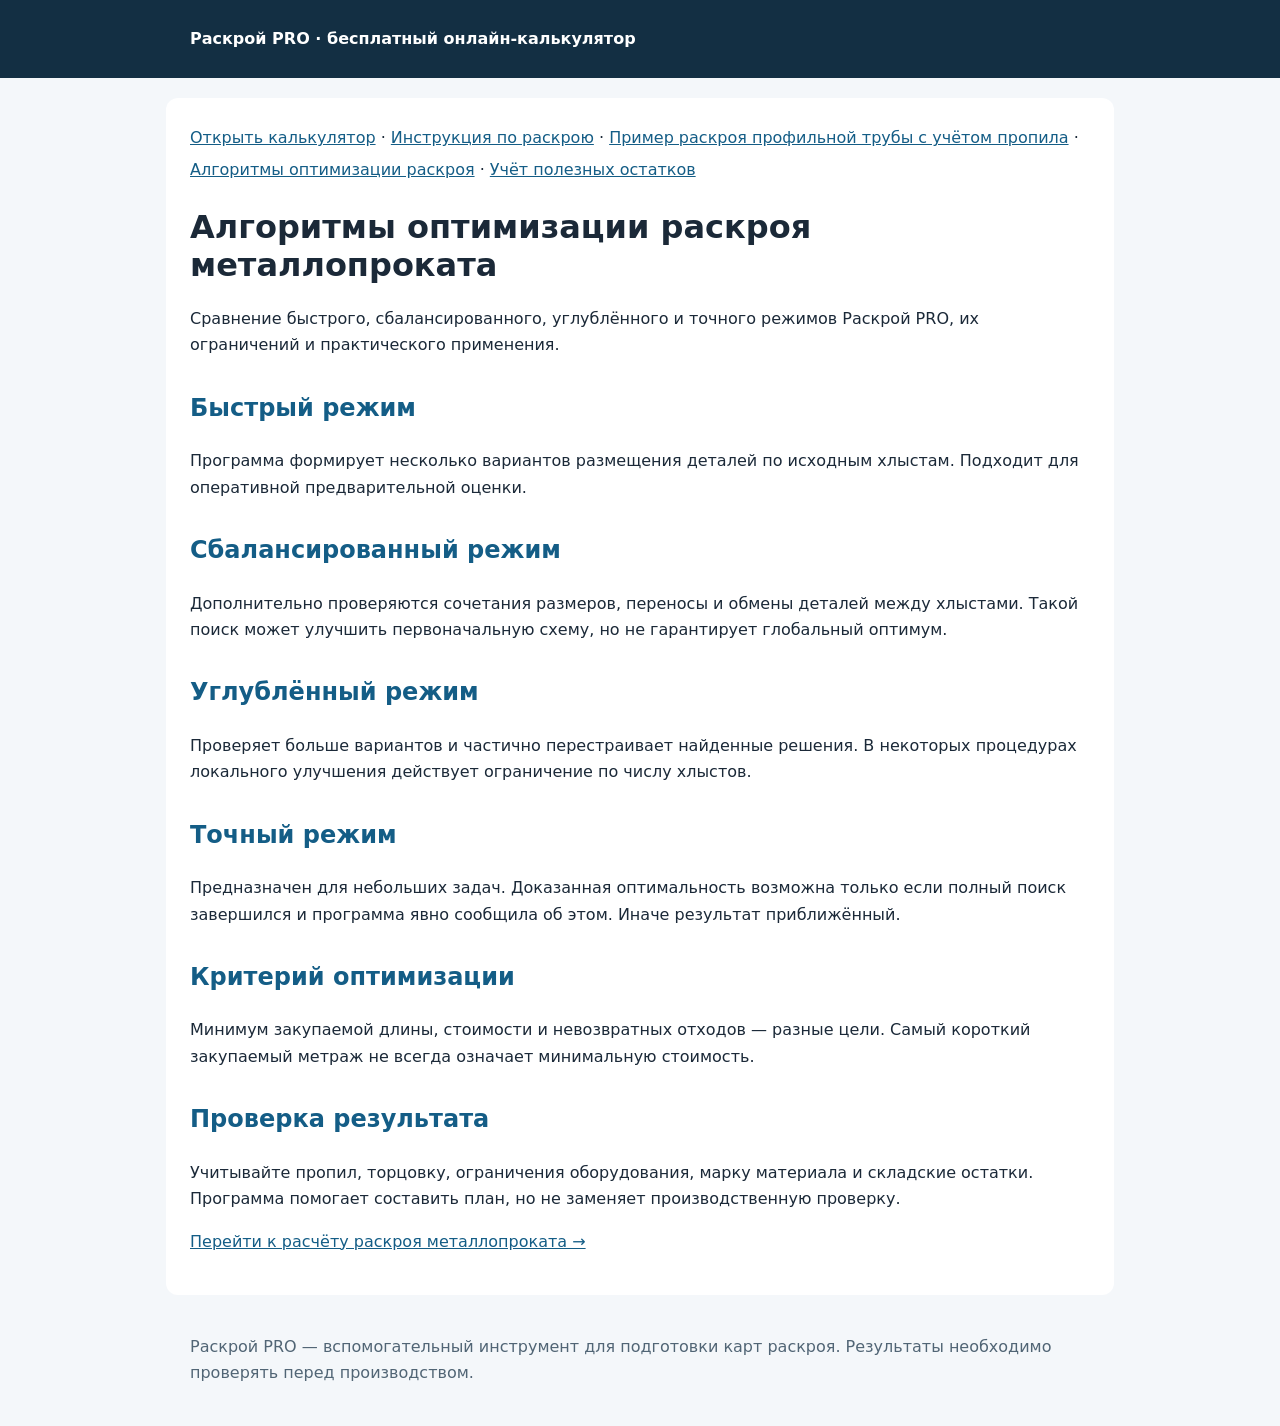
==== algoritmy.html @ 45c27d9d "seo: publish useful guide algoritmy" ====
<!doctype html>
<html lang="ru"><head><meta charset="utf-8"><meta name="viewport" content="width=device-width,initial-scale=1"><meta name="robots" content="index,follow"><title>Алгоритмы оптимизации раскроя металлопроката — Раскрой PRO</title><meta name="description" content="Сравнение быстрого, сбалансированного, углублённого и точного режимов Раскрой PRO, их ограничений и практического применения."><link rel="canonical" href="https://raskroy.spk-effa.ru/algoritmy.html"><link rel="icon" href="/favicon.svg" type="image/svg+xml"><style>body{font:16px/1.65 system-ui,Arial,sans-serif;color:#1b2938;background:#f4f7fa;margin:0}header{background:#132f43;color:white;padding:26px max(20px,calc((100% - 900px)/2))}main{max-width:900px;margin:20px auto;padding:24px;background:white;border-radius:12px}h1{line-height:1.2}h2{margin-top:30px;color:#145d86}a{color:#145d86}nav{line-height:2}footer{max-width:900px;margin:24px auto;padding:15px;color:#516575}@media(max-width:650px){main{margin:0;padding:18px;border-radius:0}header{padding:20px}}</style></head><body><header><strong>Раскрой PRO · бесплатный онлайн-калькулятор</strong></header><main><nav aria-label="Навигация"><a href="/">Открыть калькулятор</a> · <a href="/instrukciya.html">Инструкция по раскрою</a> · <a href="/primer-raskroya.html">Пример раскроя профильной трубы с учётом пропила</a> · <a href="/algoritmy.html">Алгоритмы оптимизации раскроя</a> · <a href="/uchet-ostatkov.html">Учёт полезных остатков</a></nav><h1>Алгоритмы оптимизации раскроя металлопроката</h1><p>Сравнение быстрого, сбалансированного, углублённого и точного режимов Раскрой PRO, их ограничений и практического применения.</p><section><h2>Быстрый режим</h2><p>Программа формирует несколько вариантов размещения деталей по исходным хлыстам. Подходит для оперативной предварительной оценки.</p></section><section><h2>Сбалансированный режим</h2><p>Дополнительно проверяются сочетания размеров, переносы и обмены деталей между хлыстами. Такой поиск может улучшить первоначальную схему, но не гарантирует глобальный оптимум.</p></section><section><h2>Углублённый режим</h2><p>Проверяет больше вариантов и частично перестраивает найденные решения. В некоторых процедурах локального улучшения действует ограничение по числу хлыстов.</p></section><section><h2>Точный режим</h2><p>Предназначен для небольших задач. Доказанная оптимальность возможна только если полный поиск завершился и программа явно сообщила об этом. Иначе результат приближённый.</p></section><section><h2>Критерий оптимизации</h2><p>Минимум закупаемой длины, стоимости и невозвратных отходов — разные цели. Самый короткий закупаемый метраж не всегда означает минимальную стоимость.</p></section><section><h2>Проверка результата</h2><p>Учитывайте пропил, торцовку, ограничения оборудования, марку материала и складские остатки. Программа помогает составить план, но не заменяет производственную проверку.</p></section><p><a href="/">Перейти к расчёту раскроя металлопроката →</a></p></main><footer>Раскрой PRO — вспомогательный инструмент для подготовки карт раскроя. Результаты необходимо проверять перед производством.</footer></body></html>
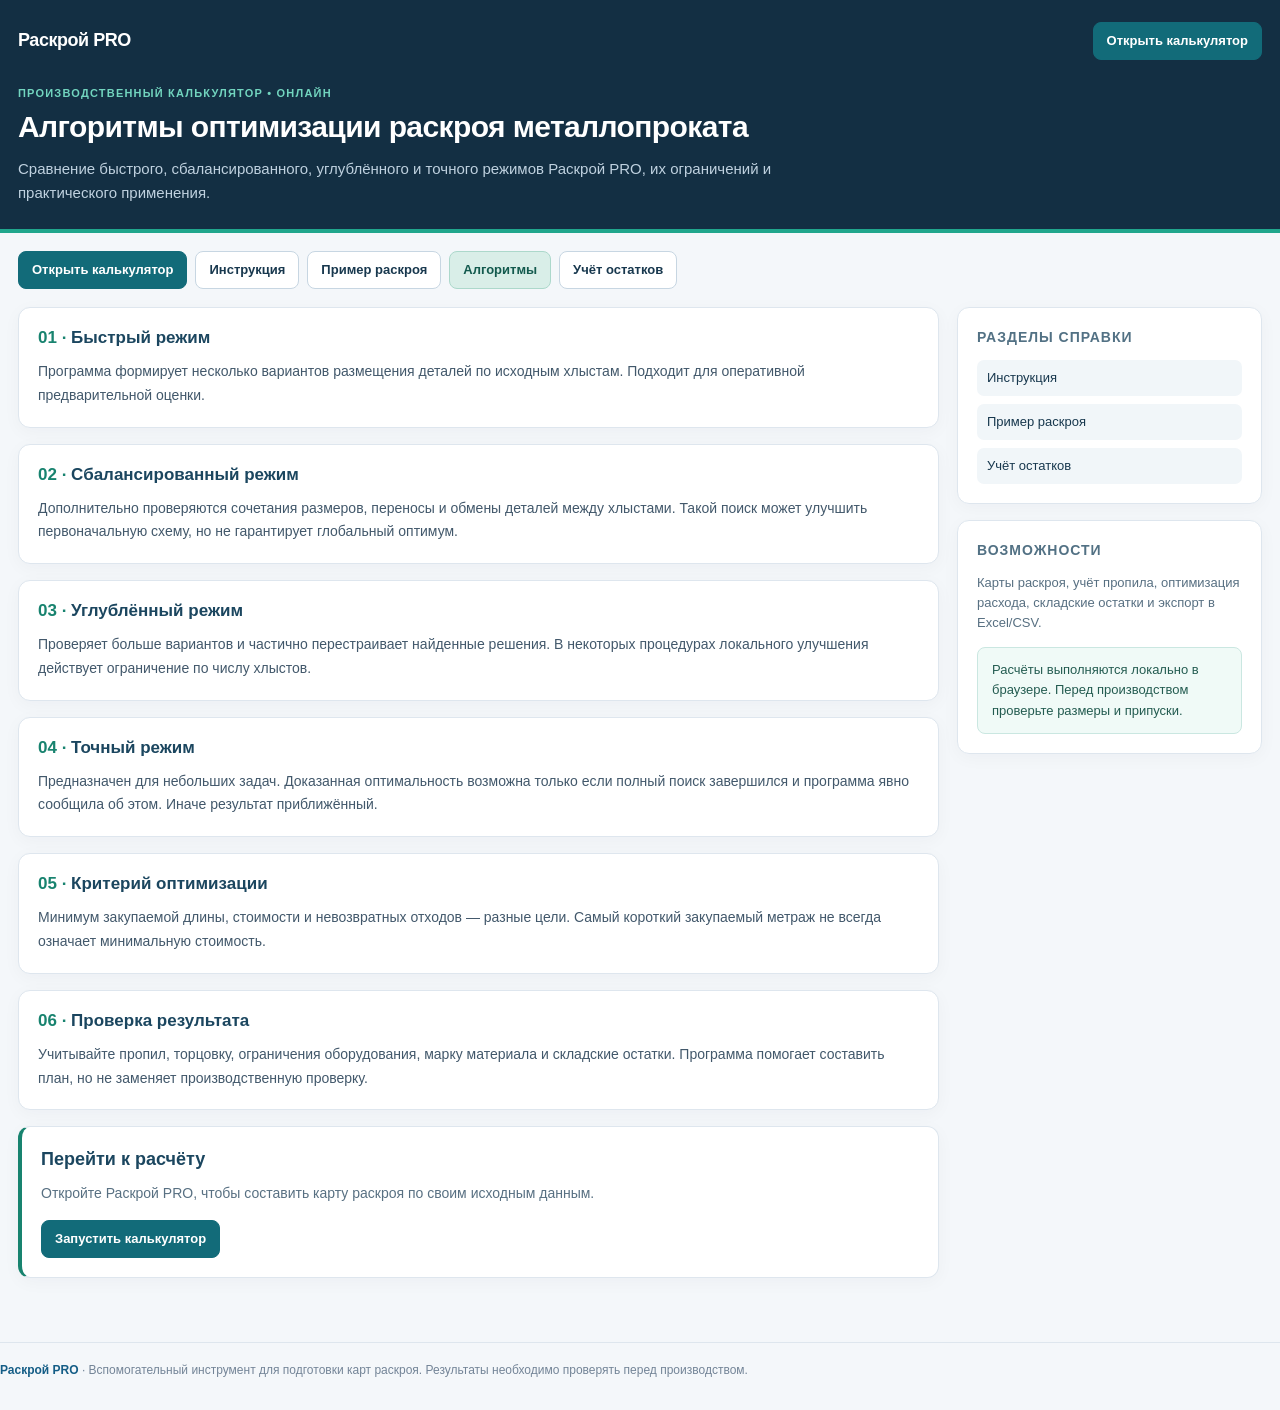
==== commit 06a377c0: "style: align algoritmy.html with Raskroy PRO app design" ====
--- a/algoritmy.html
+++ b/algoritmy.html
@@ -1,2 +1,2 @@
 <!doctype html>
-<html lang="ru"><head><meta charset="utf-8"><meta name="viewport" content="width=device-width,initial-scale=1"><meta name="robots" content="index,follow"><title>Алгоритмы оптимизации раскроя металлопроката — Раскрой PRO</title><meta name="description" content="Сравнение быстрого, сбалансированного, углублённого и точного режимов Раскрой PRO, их ограничений и практического применения."><link rel="canonical" href="https://raskroy.spk-effa.ru/algoritmy.html"><link rel="icon" href="/favicon.svg" type="image/svg+xml"><style>body{font:16px/1.65 system-ui,Arial,sans-serif;color:#1b2938;background:#f4f7fa;margin:0}header{background:#132f43;color:white;padding:26px max(20px,calc((100% - 900px)/2))}main{max-width:900px;margin:20px auto;padding:24px;background:white;border-radius:12px}h1{line-height:1.2}h2{margin-top:30px;color:#145d86}a{color:#145d86}nav{line-height:2}footer{max-width:900px;margin:24px auto;padding:15px;color:#516575}@media(max-width:650px){main{margin:0;padding:18px;border-radius:0}header{padding:20px}}</style></head><body><header><strong>Раскрой PRO · бесплатный онлайн-калькулятор</strong></header><main><nav aria-label="Навигация"><a href="/">Открыть калькулятор</a> · <a href="/instrukciya.html">Инструкция по раскрою</a> · <a href="/primer-raskroya.html">Пример раскроя профильной трубы с учётом пропила</a> · <a href="/algoritmy.html">Алгоритмы оптимизации раскроя</a> · <a href="/uchet-ostatkov.html">Учёт полезных остатков</a></nav><h1>Алгоритмы оптимизации раскроя металлопроката</h1><p>Сравнение быстрого, сбалансированного, углублённого и точного режимов Раскрой PRO, их ограничений и практического применения.</p><section><h2>Быстрый режим</h2><p>Программа формирует несколько вариантов размещения деталей по исходным хлыстам. Подходит для оперативной предварительной оценки.</p></section><section><h2>Сбалансированный режим</h2><p>Дополнительно проверяются сочетания размеров, переносы и обмены деталей между хлыстами. Такой поиск может улучшить первоначальную схему, но не гарантирует глобальный оптимум.</p></section><section><h2>Углублённый режим</h2><p>Проверяет больше вариантов и частично перестраивает найденные решения. В некоторых процедурах локального улучшения действует ограничение по числу хлыстов.</p></section><section><h2>Точный режим</h2><p>Предназначен для небольших задач. Доказанная оптимальность возможна только если полный поиск завершился и программа явно сообщила об этом. Иначе результат приближённый.</p></section><section><h2>Критерий оптимизации</h2><p>Минимум закупаемой длины, стоимости и невозвратных отходов — разные цели. Самый короткий закупаемый метраж не всегда означает минимальную стоимость.</p></section><section><h2>Проверка результата</h2><p>Учитывайте пропил, торцовку, ограничения оборудования, марку материала и складские остатки. Программа помогает составить план, но не заменяет производственную проверку.</p></section><p><a href="/">Перейти к расчёту раскроя металлопроката →</a></p></main><footer>Раскрой PRO — вспомогательный инструмент для подготовки карт раскроя. Результаты необходимо проверять перед производством.</footer></body></html>+<html lang="ru"><head><meta charset="utf-8"><meta name="viewport" content="width=device-width,initial-scale=1"><meta name="robots" content="index,follow"><title>Алгоритмы оптимизации раскроя металлопроката — Раскрой PRO</title><meta name="description" content="Сравнение быстрого, сбалансированного, углублённого и точного режимов Раскрой PRO, их ограничений и практического применения."><link rel="canonical" href="https://raskroy.spk-effa.ru/algoritmy.html"><link rel="icon" href="/favicon.svg" type="image/svg+xml"><meta name="theme-color" content="#132f43"><link rel="stylesheet" href="/css/seo-pages.css"></head><body class="seo-page"><header class="seo-header"><div class="seo-header-inner"><div class="seo-brand"><a href="/" class="seo-brand-name">Раскрой PRO</a><a href="/" class="seo-button primary">Открыть калькулятор</a></div><p class="seo-kicker">ПРОИЗВОДСТВЕННЫЙ КАЛЬКУЛЯТОР • ОНЛАЙН</p><h1>Алгоритмы оптимизации раскроя металлопроката</h1><p class="seo-lead">Сравнение быстрого, сбалансированного, углублённого и точного режимов Раскрой PRO, их ограничений и практического применения.</p></div></header><main class="seo-shell"><nav class="seo-nav" aria-label="Информационные разделы"><a href="/">Открыть калькулятор</a><a href="/instrukciya.html">Инструкция</a><a href="/primer-raskroya.html">Пример раскроя</a><a href="/algoritmy.html" aria-current="page">Алгоритмы</a><a href="/uchet-ostatkov.html">Учёт остатков</a></nav><div class="seo-layout"><article class="seo-main"><section class="seo-panel seo-step"><h2>Быстрый режим</h2><p>Программа формирует несколько вариантов размещения деталей по исходным хлыстам. Подходит для оперативной предварительной оценки.</p></section><section class="seo-panel seo-step"><h2>Сбалансированный режим</h2><p>Дополнительно проверяются сочетания размеров, переносы и обмены деталей между хлыстами. Такой поиск может улучшить первоначальную схему, но не гарантирует глобальный оптимум.</p></section><section class="seo-panel seo-step"><h2>Углублённый режим</h2><p>Проверяет больше вариантов и частично перестраивает найденные решения. В некоторых процедурах локального улучшения действует ограничение по числу хлыстов.</p></section><section class="seo-panel seo-step"><h2>Точный режим</h2><p>Предназначен для небольших задач. Доказанная оптимальность возможна только если полный поиск завершился и программа явно сообщила об этом. Иначе результат приближённый.</p></section><section class="seo-panel seo-step"><h2>Критерий оптимизации</h2><p>Минимум закупаемой длины, стоимости и невозвратных отходов — разные цели. Самый короткий закупаемый метраж не всегда означает минимальную стоимость.</p></section><section class="seo-panel seo-step"><h2>Проверка результата</h2><p>Учитывайте пропил, торцовку, ограничения оборудования, марку материала и складские остатки. Программа помогает составить план, но не заменяет производственную проверку.</p></section><section class="seo-panel seo-action-panel"><h2>Перейти к расчёту</h2><p>Откройте Раскрой PRO, чтобы составить карту раскроя по своим исходным данным.</p><a class="seo-button primary" href="/">Запустить калькулятор</a></section></article><aside class="seo-side"><section class="seo-panel"><h2>Разделы справки</h2><nav class="seo-side-links" aria-label="Другие материалы"><a href="/instrukciya.html">Инструкция</a><a href="/primer-raskroya.html">Пример раскроя</a><a href="/uchet-ostatkov.html">Учёт остатков</a></nav></section><section class="seo-panel"><h2>Возможности</h2><p>Карты раскроя, учёт пропила, оптимизация расхода, складские остатки и экспорт в Excel/CSV.</p><div class="seo-note">Расчёты выполняются локально в браузере. Перед производством проверьте размеры и припуски.</div></section></aside></div></main><footer class="seo-footer"><a href="/">Раскрой PRO</a> · Вспомогательный инструмент для подготовки карт раскроя. Результаты необходимо проверять перед производством.</footer></body></html>
--- a/css/seo-pages.css
+++ b/css/seo-pages.css
@@ -0,0 +1,69 @@
+/* Раскрой PRO: единая дизайн-система для публичных SEO-страниц и блока на калькуляторе.
+   Без внешних шрифтов, JS, аналитики и влияния на расчётный интерфейс. */
+:root{
+  --seo-navy:#132f43;
+  --seo-ink:#1b2938;
+  --seo-muted:#65778c;
+  --seo-blue:#145d86;
+  --seo-green:#20a68c;
+  --seo-bg:#f4f7fa;
+  --seo-border:#dee6ee;
+  --seo-shadow:0 4px 18px #1b293809;
+}
+.seo-page{margin:0;background:var(--seo-bg);color:var(--seo-ink);font:14px/1.55 -apple-system,BlinkMacSystemFont,"Segoe UI",Arial,sans-serif}
+.seo-page *{box-sizing:border-box}
+.seo-page a,.seo-overview a{color:var(--seo-blue);text-decoration:none}
+.seo-page a:hover,.seo-overview a:hover{text-decoration:underline}
+.seo-page a:focus-visible,.seo-overview a:focus-visible{outline:3px solid var(--seo-green);outline-offset:3px}
+.seo-page .seo-header{background:var(--seo-navy);border-bottom:4px solid var(--seo-green);color:#fff}
+.seo-page .seo-header-inner{max-width:1380px;margin:auto;padding:22px 18px 25px}
+.seo-page .seo-brand{display:flex;justify-content:space-between;align-items:center;gap:16px;flex-wrap:wrap}
+.seo-page .seo-brand-name{color:white;font-size:18px;font-weight:800;letter-spacing:-.45px}
+.seo-page .seo-brand-name:hover{color:white}
+.seo-page .seo-kicker{margin:25px 0 6px;color:#72d5bf;letter-spacing:1.2px;font-size:11px;font-weight:800;text-transform:uppercase}
+.seo-page .seo-header h1{font-size:clamp(23px,3.5vw,30px);line-height:1.24;letter-spacing:-.6px;margin:0;max-width:1020px}
+.seo-page .seo-lead{color:#bfd1df;font-size:15px;max-width:850px;margin:12px 0 0}
+.seo-page .seo-shell{max-width:1380px;margin:0 auto;padding:18px 18px 48px}
+.seo-page .seo-nav{display:flex;flex-wrap:wrap;gap:8px;margin-bottom:18px}
+.seo-page .seo-nav a,.seo-page .seo-button,.seo-overview .seo-link{
+  display:inline-flex;align-items:center;justify-content:center;padding:9px 13px;
+  border-radius:8px;border:1px solid #c7d6e2;background:white;
+  color:#18384e;font-size:13px;font-weight:700;line-height:1.4;transition:background .15s,border-color .15s
+}
+.seo-page .seo-nav a:hover,.seo-overview .seo-link:hover{background:#eff5f9;border-color:#9db9c9;text-decoration:none}
+.seo-page .seo-nav a[aria-current="page"]{background:#d9eee8;border-color:#acd8cb;color:#135a4e}
+.seo-page .seo-nav a:first-child,.seo-page .seo-button.primary{background:#126b79;border-color:#126b79;color:#fff}
+.seo-page .seo-nav a:first-child:hover,.seo-page .seo-button.primary:hover{background:#0b5663;color:#fff;text-decoration:none}
+.seo-page .seo-layout{display:grid;grid-template-columns:minmax(0,1fr) 305px;gap:18px;align-items:start}
+.seo-page .seo-main{min-width:0}
+.seo-page .seo-panel{background:#fff;border:1px solid var(--seo-border);box-shadow:var(--seo-shadow);border-radius:12px;padding:19px;margin:0 0 16px}
+.seo-page .seo-step{counter-increment:seo-step}
+.seo-page .seo-main{counter-reset:seo-step}
+.seo-page .seo-step h2{margin:0 0 10px;color:#1b465f;font-size:17px;line-height:1.35}
+.seo-page .seo-step h2::before{content:counter(seo-step,decimal-leading-zero) " · ";color:#18836f;font-variant-numeric:tabular-nums}
+.seo-page .seo-step p{margin:0;color:#42586b;font-size:14px;line-height:1.7}
+.seo-page .seo-side{position:sticky;top:12px}
+.seo-page .seo-side h2{font-size:14px;text-transform:uppercase;letter-spacing:.07em;color:#527184;margin:0 0 11px}
+.seo-page .seo-side p{margin:0 0 14px;font-size:13px;color:#587082}
+.seo-page .seo-side-links{display:flex;flex-direction:column;gap:8px}
+.seo-page .seo-side-links a{padding:8px 10px;border-radius:7px;background:#f1f6f9;color:#18384e;font-size:13px}
+.seo-page .seo-side-links a:hover{background:#e9f3f9;text-decoration:none}
+.seo-page .seo-action-panel{border-left:4px solid #18836f}
+.seo-page .seo-action-panel h2{margin:0 0 9px;font-size:18px;color:#1b465f}
+.seo-page .seo-action-panel p{margin:0 0 15px;color:#587082}
+.seo-page .seo-button.primary{display:inline-flex}
+.seo-page .seo-note{border:1px solid #cae7e1;background:#f0faf7;border-radius:8px;padding:12px 14px;font-size:13px;color:#245c51;margin-top:12px}
+.seo-page .seo-footer{border-top:1px solid var(--seo-border);max-width:1344px;margin:0 auto;padding:18px 0 30px;color:#738497;font-size:12px}
+.seo-page .seo-footer a{font-weight:700}
+.seo-overview{max-width:1344px;margin:0 auto 26px!important;padding:20px!important;box-shadow:var(--seo-shadow)}
+.seo-overview .seo-eyebrow{font-size:11px;font-weight:800;letter-spacing:1.2px;text-transform:uppercase;color:#18836f;margin:0 0 8px}
+.seo-overview h2{font-size:20px;line-height:1.35;color:#1b465f;margin:0 0 12px}
+.seo-overview p{font-size:14px;line-height:1.6;color:#42586b;margin:0 0 12px}
+.seo-overview .seo-links{display:grid;grid-template-columns:repeat(4,minmax(0,1fr));gap:10px;margin-top:16px}
+.seo-overview .seo-link{display:flex;flex-direction:column;align-items:flex-start;justify-content:center;gap:6px;min-width:0;min-height:83px}
+.seo-overview .seo-link strong{color:#1b465f;font-size:13px}
+.seo-overview .seo-link span{font-size:12px;line-height:1.45;color:#65778c;font-weight:400}
+.seo-overview .seo-link:hover strong{color:#126b79}
+@media(max-width:1050px){.seo-page .seo-layout{grid-template-columns:1fr}.seo-page .seo-side{position:static}.seo-overview .seo-links{grid-template-columns:repeat(2,minmax(0,1fr))}}
+@media(max-width:640px){.seo-page .seo-header-inner{padding:18px 13px}.seo-page .seo-shell{padding:12px 9px 35px}.seo-page .seo-panel{padding:14px}.seo-page .seo-nav{gap:6px}.seo-page .seo-nav a{font-size:12px;padding:8px 10px}.seo-page .seo-header h1{font-size:23px}.seo-page .seo-footer{margin:0 10px;padding-bottom:25px}.seo-overview{margin:0 9px 22px!important;padding:14px!important}.seo-overview .seo-links{grid-template-columns:1fr}.seo-overview .seo-link{min-height:63px}}
+@media print{.seo-page .seo-nav,.seo-page .seo-side,.seo-page .seo-footer,.seo-page .seo-action-panel{display:none}.seo-page .seo-header{background:white;color:black;border:0}.seo-page .seo-header h1{color:black}.seo-page .seo-lead,.seo-page .seo-kicker{color:#333}.seo-page .seo-shell{padding:0}.seo-page .seo-layout{display:block}.seo-page .seo-panel{box-shadow:none;border:0;border-bottom:1px solid #ccc;border-radius:0;padding:10px 0}.seo-overview{display:none}}
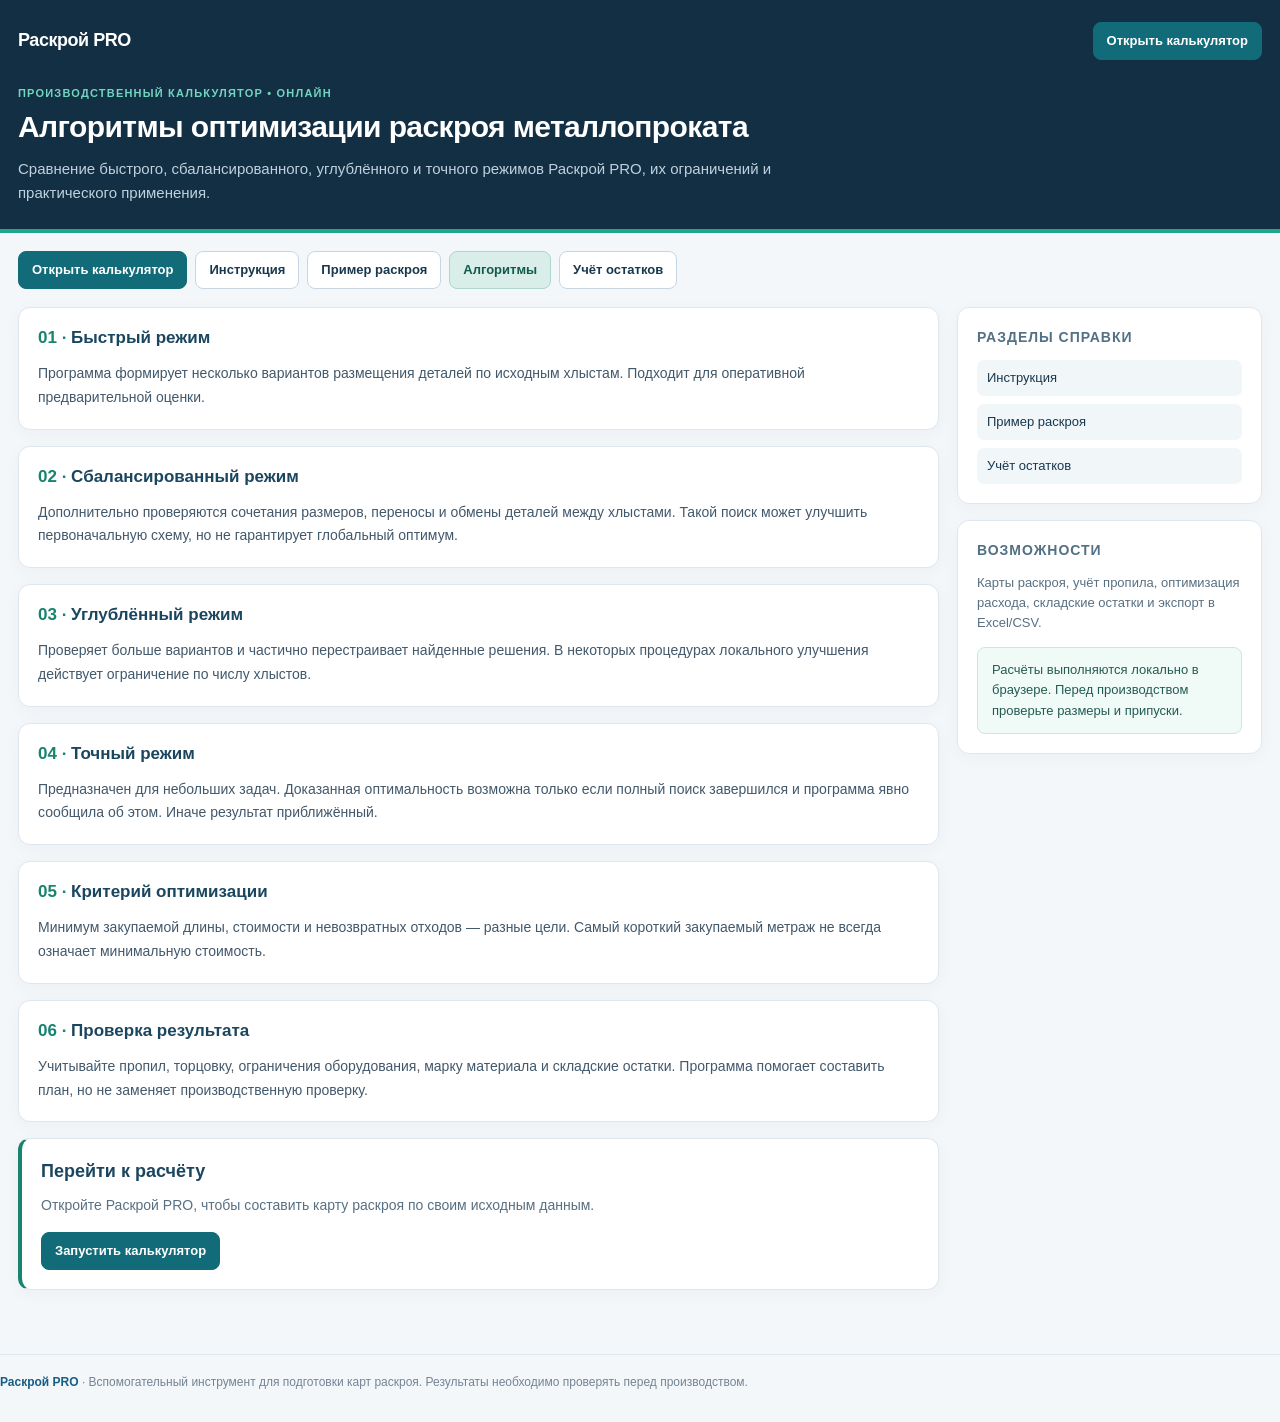
==== commit 19567af7: "Add Yandex Metrika to algoritmy.html" ====
--- a/algoritmy.html
+++ b/algoritmy.html
@@ -1,2 +1,19 @@
 <!doctype html>
-<html lang="ru"><head><meta charset="utf-8"><meta name="viewport" content="width=device-width,initial-scale=1"><meta name="robots" content="index,follow"><title>Алгоритмы оптимизации раскроя металлопроката — Раскрой PRO</title><meta name="description" content="Сравнение быстрого, сбалансированного, углублённого и точного режимов Раскрой PRO, их ограничений и практического применения."><link rel="canonical" href="https://raskroy.spk-effa.ru/algoritmy.html"><link rel="icon" href="/favicon.svg" type="image/svg+xml"><meta name="theme-color" content="#132f43"><link rel="stylesheet" href="/css/seo-pages.css"></head><body class="seo-page"><header class="seo-header"><div class="seo-header-inner"><div class="seo-brand"><a href="/" class="seo-brand-name">Раскрой PRO</a><a href="/" class="seo-button primary">Открыть калькулятор</a></div><p class="seo-kicker">ПРОИЗВОДСТВЕННЫЙ КАЛЬКУЛЯТОР • ОНЛАЙН</p><h1>Алгоритмы оптимизации раскроя металлопроката</h1><p class="seo-lead">Сравнение быстрого, сбалансированного, углублённого и точного режимов Раскрой PRO, их ограничений и практического применения.</p></div></header><main class="seo-shell"><nav class="seo-nav" aria-label="Информационные разделы"><a href="/">Открыть калькулятор</a><a href="/instrukciya.html">Инструкция</a><a href="/primer-raskroya.html">Пример раскроя</a><a href="/algoritmy.html" aria-current="page">Алгоритмы</a><a href="/uchet-ostatkov.html">Учёт остатков</a></nav><div class="seo-layout"><article class="seo-main"><section class="seo-panel seo-step"><h2>Быстрый режим</h2><p>Программа формирует несколько вариантов размещения деталей по исходным хлыстам. Подходит для оперативной предварительной оценки.</p></section><section class="seo-panel seo-step"><h2>Сбалансированный режим</h2><p>Дополнительно проверяются сочетания размеров, переносы и обмены деталей между хлыстами. Такой поиск может улучшить первоначальную схему, но не гарантирует глобальный оптимум.</p></section><section class="seo-panel seo-step"><h2>Углублённый режим</h2><p>Проверяет больше вариантов и частично перестраивает найденные решения. В некоторых процедурах локального улучшения действует ограничение по числу хлыстов.</p></section><section class="seo-panel seo-step"><h2>Точный режим</h2><p>Предназначен для небольших задач. Доказанная оптимальность возможна только если полный поиск завершился и программа явно сообщила об этом. Иначе результат приближённый.</p></section><section class="seo-panel seo-step"><h2>Критерий оптимизации</h2><p>Минимум закупаемой длины, стоимости и невозвратных отходов — разные цели. Самый короткий закупаемый метраж не всегда означает минимальную стоимость.</p></section><section class="seo-panel seo-step"><h2>Проверка результата</h2><p>Учитывайте пропил, торцовку, ограничения оборудования, марку материала и складские остатки. Программа помогает составить план, но не заменяет производственную проверку.</p></section><section class="seo-panel seo-action-panel"><h2>Перейти к расчёту</h2><p>Откройте Раскрой PRO, чтобы составить карту раскроя по своим исходным данным.</p><a class="seo-button primary" href="/">Запустить калькулятор</a></section></article><aside class="seo-side"><section class="seo-panel"><h2>Разделы справки</h2><nav class="seo-side-links" aria-label="Другие материалы"><a href="/instrukciya.html">Инструкция</a><a href="/primer-raskroya.html">Пример раскроя</a><a href="/uchet-ostatkov.html">Учёт остатков</a></nav></section><section class="seo-panel"><h2>Возможности</h2><p>Карты раскроя, учёт пропила, оптимизация расхода, складские остатки и экспорт в Excel/CSV.</p><div class="seo-note">Расчёты выполняются локально в браузере. Перед производством проверьте размеры и припуски.</div></section></aside></div></main><footer class="seo-footer"><a href="/">Раскрой PRO</a> · Вспомогательный инструмент для подготовки карт раскроя. Результаты необходимо проверять перед производством.</footer></body></html>+<html lang="ru"><head><meta charset="utf-8"><meta name="viewport" content="width=device-width,initial-scale=1"><meta name="robots" content="index,follow"><title>Алгоритмы оптимизации раскроя металлопроката — Раскрой PRO</title><meta name="description" content="Сравнение быстрого, сбалансированного, углублённого и точного режимов Раскрой PRO, их ограничений и практического применения."><link rel="canonical" href="https://raskroy.spk-effa.ru/algoritmy.html"><link rel="icon" href="/favicon.svg" type="image/svg+xml"><meta name="theme-color" content="#132f43"><link rel="stylesheet" href="/css/seo-pages.css">
+<!-- Yandex.Metrika counter -->
+<script type="text/javascript">
+    (function(m,e,t,r,i,k,a){
+        m[i]=m[i]||function(){(m[i].a=m[i].a||[]).push(arguments)};
+        m[i].l=1*new Date();
+        for (var j = 0; j < document.scripts.length; j++) {if (document.scripts[j].src === r) { return; }}
+        k=e.createElement(t),a=e.getElementsByTagName(t)[0],k.async=1,k.src=r,a.parentNode.insertBefore(k,a)
+    })(window, document,'script','https://mc.yandex.ru/metrika/tag.js?id=114702067', 'ym');
+
+    ym(114702067, 'init', {ssr:true, webvisor:true, clickmap:true, ecommerce:"dataLayer", referrer: document.referrer, url: location.href, accurateTrackBounce:true, trackLinks:true});
+</script>
+<!-- /Yandex.Metrika counter -->
+</head><body class="seo-page">
+<!-- Yandex.Metrika noscript -->
+<noscript><div><img src="https://mc.yandex.ru/watch/114702067" style="position:absolute; left:-9999px;" alt="" /></div></noscript>
+<!-- /Yandex.Metrika noscript -->
+<header class="seo-header"><div class="seo-header-inner"><div class="seo-brand"><a href="/" class="seo-brand-name">Раскрой PRO</a><a href="/" class="seo-button primary">Открыть калькулятор</a></div><p class="seo-kicker">ПРОИЗВОДСТВЕННЫЙ КАЛЬКУЛЯТОР • ОНЛАЙН</p><h1>Алгоритмы оптимизации раскроя металлопроката</h1><p class="seo-lead">Сравнение быстрого, сбалансированного, углублённого и точного режимов Раскрой PRO, их ограничений и практического применения.</p></div></header><main class="seo-shell"><nav class="seo-nav" aria-label="Информационные разделы"><a href="/">Открыть калькулятор</a><a href="/instrukciya.html">Инструкция</a><a href="/primer-raskroya.html">Пример раскроя</a><a href="/algoritmy.html" aria-current="page">Алгоритмы</a><a href="/uchet-ostatkov.html">Учёт остатков</a></nav><div class="seo-layout"><article class="seo-main"><section class="seo-panel seo-step"><h2>Быстрый режим</h2><p>Программа формирует несколько вариантов размещения деталей по исходным хлыстам. Подходит для оперативной предварительной оценки.</p></section><section class="seo-panel seo-step"><h2>Сбалансированный режим</h2><p>Дополнительно проверяются сочетания размеров, переносы и обмены деталей между хлыстами. Такой поиск может улучшить первоначальную схему, но не гарантирует глобальный оптимум.</p></section><section class="seo-panel seo-step"><h2>Углублённый режим</h2><p>Проверяет больше вариантов и частично перестраивает найденные решения. В некоторых процедурах локального улучшения действует ограничение по числу хлыстов.</p></section><section class="seo-panel seo-step"><h2>Точный режим</h2><p>Предназначен для небольших задач. Доказанная оптимальность возможна только если полный поиск завершился и программа явно сообщила об этом. Иначе результат приближённый.</p></section><section class="seo-panel seo-step"><h2>Критерий оптимизации</h2><p>Минимум закупаемой длины, стоимости и невозвратных отходов — разные цели. Самый короткий закупаемый метраж не всегда означает минимальную стоимость.</p></section><section class="seo-panel seo-step"><h2>Проверка результата</h2><p>Учитывайте пропил, торцовку, ограничения оборудования, марку материала и складские остатки. Программа помогает составить план, но не заменяет производственную проверку.</p></section><section class="seo-panel seo-action-panel"><h2>Перейти к расчёту</h2><p>Откройте Раскрой PRO, чтобы составить карту раскроя по своим исходным данным.</p><a class="seo-button primary" href="/">Запустить калькулятор</a></section></article><aside class="seo-side"><section class="seo-panel"><h2>Разделы справки</h2><nav class="seo-side-links" aria-label="Другие материалы"><a href="/instrukciya.html">Инструкция</a><a href="/primer-raskroya.html">Пример раскроя</a><a href="/uchet-ostatkov.html">Учёт остатков</a></nav></section><section class="seo-panel"><h2>Возможности</h2><p>Карты раскроя, учёт пропила, оптимизация расхода, складские остатки и экспорт в Excel/CSV.</p><div class="seo-note">Расчёты выполняются локально в браузере. Перед производством проверьте размеры и припуски.</div></section></aside></div></main><footer class="seo-footer"><a href="/">Раскрой PRO</a> · Вспомогательный инструмент для подготовки карт раскроя. Результаты необходимо проверять перед производством.</footer></body></html>
--- a/css/seo-pages.css
+++ b/css/seo-pages.css
@@ -67,3 +67,32 @@
 @media(max-width:1050px){.seo-page .seo-layout{grid-template-columns:1fr}.seo-page .seo-side{position:static}.seo-overview .seo-links{grid-template-columns:repeat(2,minmax(0,1fr))}}
 @media(max-width:640px){.seo-page .seo-header-inner{padding:18px 13px}.seo-page .seo-shell{padding:12px 9px 35px}.seo-page .seo-panel{padding:14px}.seo-page .seo-nav{gap:6px}.seo-page .seo-nav a{font-size:12px;padding:8px 10px}.seo-page .seo-header h1{font-size:23px}.seo-page .seo-footer{margin:0 10px;padding-bottom:25px}.seo-overview{margin:0 9px 22px!important;padding:14px!important}.seo-overview .seo-links{grid-template-columns:1fr}.seo-overview .seo-link{min-height:63px}}
 @media print{.seo-page .seo-nav,.seo-page .seo-side,.seo-page .seo-footer,.seo-page .seo-action-panel{display:none}.seo-page .seo-header{background:white;color:black;border:0}.seo-page .seo-header h1{color:black}.seo-page .seo-lead,.seo-page .seo-kicker{color:#333}.seo-page .seo-shell{padding:0}.seo-page .seo-layout{display:block}.seo-page .seo-panel{box-shadow:none;border:0;border-bottom:1px solid #ccc;border-radius:0;padding:10px 0}.seo-overview{display:none}}
+
+/* Полное руководство: оглавление, таблицы и примеры, без влияния на калькулятор */
+.seo-page .guide-intro h2{font-size:19px;margin:0 0 7px;color:#1b465f}
+.seo-page .guide-intro p{font-size:14px;color:#587082;margin:0 0 14px;line-height:1.65}
+.seo-page .guide-toc{display:grid;grid-template-columns:repeat(2,minmax(0,1fr));gap:7px}
+.seo-page .guide-toc a{display:flex;align-items:center;gap:9px;border:1px solid #dce6ee;border-radius:8px;background:#f5f9fb;padding:9px 10px;color:#1b465f;font-size:13px;line-height:1.4;font-weight:650}
+.seo-page .guide-toc a:hover{background:#e9f3f9;text-decoration:none;border-color:#bfd2df}
+.seo-page .guide-toc span{min-width:25px;font-weight:800;color:#137763;font-variant-numeric:tabular-nums}
+.seo-page .seo-step[id]{scroll-margin-top:14px}
+.seo-page .seo-step h2{margin-bottom:12px}
+.seo-page .seo-step p,.seo-page .seo-step ol,.seo-page .seo-step ul{font-size:14px;line-height:1.7;color:#42586b}
+.seo-page .seo-step p{margin:0 0 12px}
+.seo-page .seo-step p:last-child{margin-bottom:0}
+.seo-page .seo-step ol,.seo-page .seo-step ul{margin:4px 0 14px;padding-left:23px}
+.seo-page .seo-step li{margin:0 0 7px;padding-left:2px}
+.seo-page .seo-step li:last-child{margin-bottom:0}
+.seo-page .seo-step a{text-decoration:underline;text-underline-offset:2px}
+.seo-page .seo-step .seo-note{margin:13px 0}
+.seo-page .guide-table-wrap{max-width:100%;overflow-x:auto;border:1px solid #dce6ee;border-radius:9px;margin:12px 0 16px}
+.seo-page .guide-table{width:100%;border-collapse:collapse;font-size:13px;min-width:490px;line-height:1.55}
+.seo-page .guide-table th{text-align:left;font-weight:700;color:#244d62;background:#ecf3f8;padding:10px 12px;vertical-align:top}
+.seo-page .guide-table td{border-top:1px solid #e5edf3;padding:10px 12px;vertical-align:top;color:#42586b}
+.seo-page .guide-table tbody tr:nth-child(even){background:#fbfdff}
+.seo-page .guide-table td:first-child{font-weight:650;color:#244d62;width:31%}
+.seo-page .guide-code{background:#102e42;color:#f1f6f9;border-radius:9px;padding:13px 15px;margin:12px 0 16px;overflow-x:auto;white-space:pre;font-size:12px;line-height:1.55}
+.seo-page .guide-formula{background:#edf8f4;border:1px solid #c3e6dc;border-radius:9px;padding:12px 14px;line-height:1.6;margin:13px 0;color:#155b4c}
+.seo-page code{font-family:ui-monospace,SFMono-Regular,Consolas,monospace;font-size:.93em}
+@media(max-width:680px){.seo-page .guide-toc{grid-template-columns:1fr}.seo-page .guide-toc a{padding:9px 10px}.seo-page .guide-table{min-width:480px;font-size:12px}.seo-page .guide-table th,.seo-page .guide-table td{padding:8px 9px}.seo-page .seo-step ol,.seo-page .seo-step ul{padding-left:21px}}
+@media print{.seo-page .guide-intro{display:none}.seo-page .guide-table-wrap{overflow:visible}.seo-page .guide-table{min-width:0}.seo-page .guide-code{white-space:pre-wrap;background:#eee;color:#111}}
